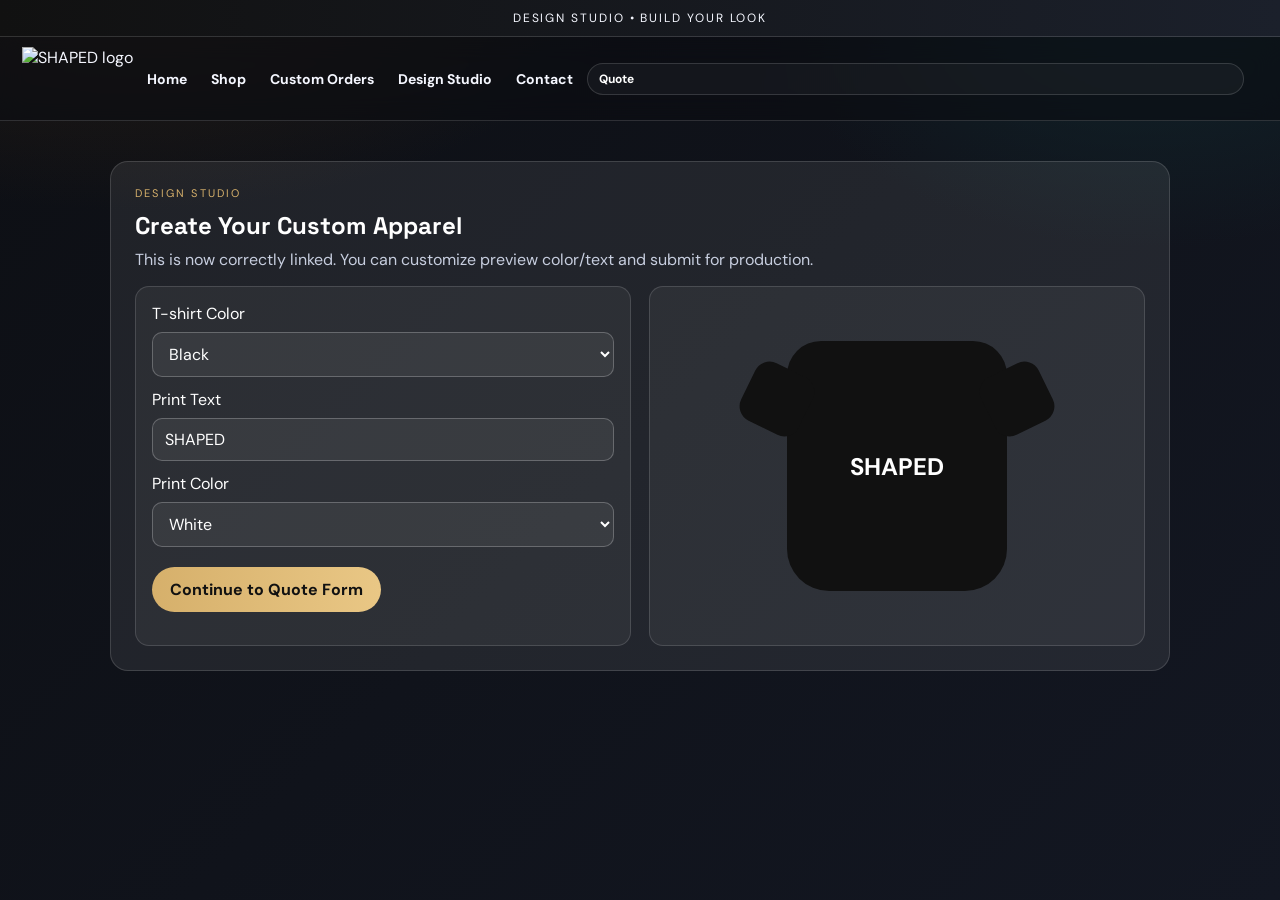
==== designer.html @ 63e223d6 "Add designer.html for custom apparel design" ====
<!doctype html>
<html lang="en">
<head>
  <meta charset="utf-8" />
  <meta name="viewport" content="width=device-width, initial-scale=1" />
  <title>SHAPED | Design Studio</title>
  <meta name="description" content="Create your custom SHAPED apparel design." />
  <link rel="stylesheet" href="styles.css?v=4003" />
  <style>
    .studio-wrap{max-width:1100px;margin:40px auto;padding:0 20px;color:#fff}
    .studio-card{
      background:rgba(255,255,255,.08);
      border:1px solid rgba(255,255,255,.14);
      border-radius:18px;
      padding:24px;
    }
    .studio-grid{
      display:grid;
      grid-template-columns:1fr 1fr;
      gap:18px;
      margin-top:14px;
    }
    .studio-panel{
      background:rgba(255,255,255,.05);
      border:1px solid rgba(255,255,255,.14);
      border-radius:14px;
      padding:16px;
    }
    .studio-preview{
      min-height:360px;
      display:grid;
      place-items:center;
    }
    .tee{
      width:220px;height:250px;border-radius:34px 34px 42px 42px;
      position:relative;display:grid;place-items:center;
      font-weight:700;font-size:24px;
      background:#111;color:#fff;
    }
    .tee::before,.tee::after{
      content:"";position:absolute;top:26px;width:64px;height:64px;border-radius:16px;background:inherit;
    }
    .tee::before{left:-42px;transform:rotate(26deg)}
    .tee::after{right:-42px;transform:rotate(-26deg)}
    .row{display:grid;gap:8px;margin-bottom:12px}
    input,select{
      width:100%;padding:10px 12px;border-radius:10px;border:1px solid rgba(255,255,255,.24);
      background:rgba(255,255,255,.06);color:#fff;font:inherit;
    }
    @media (max-width:900px){.studio-grid{grid-template-columns:1fr}}
  </style>
</head>
<body>
  <div class="announcement">DESIGN STUDIO • BUILD YOUR LOOK</div>

  <header class="site-header">
    <a class="brand-right" href="index.html" aria-label="SHAPED home">
      <img src="assets/Designer (18).png" alt="SHAPED logo" />
    </a>

    <button class="menu-toggle" aria-label="Open menu" aria-expanded="false">☰</button>

    <nav class="nav" aria-label="Main navigation">
      <a href="index.html#home">Home</a>
      <a href="index.html#shop">Shop</a>
      <a href="index.html#custom">Custom Orders</a>
      <a href="designer.html">Design Studio</a>
      <a href="index.html#contact">Contact</a>
    </nav>

    <a class="cart-button" href="index.html#custom">Quote</a>
  </header>

  <main class="studio-wrap">
    <section class="studio-card">
      <p class="eyebrow">DESIGN STUDIO</p>
      <h1 style="margin:0 0 8px 0;font-family:'Space Grotesk',sans-serif;">Create Your Custom Apparel</h1>
      <p style="margin-top:0;color:#c7cedf">This is now correctly linked. You can customize preview color/text and submit for production.</p>

      <div class="studio-grid">
        <div class="studio-panel">
          <div class="row">
            <label>T-shirt Color</label>
            <select id="teeColor">
              <option value="#111111">Black</option>
              <option value="#f3f3ef">Off White</option>
              <option value="#1d3a34">Forest</option>
              <option value="#2f3542">Charcoal</option>
              <option value="#7a5c43">Brown</option>
            </select>
          </div>
          <div class="row">
            <label>Print Text</label>
            <input id="printText" type="text" value="SHAPED" maxlength="12" />
          </div>
          <div class="row">
            <label>Print Color</label>
            <select id="printColor">
              <option value="#ffffff">White</option>
              <option value="#111111">Black</option>
              <option value="#d6b06b">Gold</option>
              <option value="#4ecdc4">Teal</option>
            </select>
          </div>

          <a class="button primary shine" href="index.html#custom" style="margin-top:8px;">Continue to Quote Form</a>
        </div>

        <div class="studio-panel studio-preview">
          <div class="tee" id="teePreview">SHAPED</div>
        </div>
      </div>
    </section>
  </main>

  <script>
    const tee = document.getElementById('teePreview');
    const teeColor = document.getElementById('teeColor');
    const printText = document.getElementById('printText');
    const printColor = document.getElementById('printColor');

    function updatePreview(){
      tee.style.background = teeColor.value;
      tee.style.color = printColor.value;
      tee.textContent = (printText.value || 'SHAPED').toUpperCase();
    }

    teeColor.addEventListener('change', updatePreview);
    printText.addEventListener('input', updatePreview);
    printColor.addEventListener('change', updatePreview);
    updatePreview();

    document.querySelector('.menu-toggle')?.addEventListener('click', () => {
      const nav = document.querySelector('.nav');
      if (!nav) return;
      nav.classList.toggle('open');
    });
  </script>
</body>
</html>
---- styles.css ----
@import url('https://fonts.googleapis.com/css2?family=DM+Sans:wght@400;500;700&family=Space+Grotesk:wght@500;700&display=swap');

:root{
  --bg:#0d0f14;--bg2:#131722;--card:rgba(255,255,255,.08);--line:rgba(255,255,255,.14);
  --text:#f5f7ff;--muted:#c7cedf;--gold:#d6b06b;--teal:#4ecdc4;--max:1240px;
}
*{box-sizing:border-box}
html{scroll-behavior:smooth}
body{
  margin:0;color:var(--text);font-family:'DM Sans',system-ui,sans-serif;
  background:radial-gradient(900px 500px at 10% -10%,#2a1f14 0%,transparent 60%),radial-gradient(700px 450px at 90% 0%,#10242a 0%,transparent 55%),linear-gradient(135deg,var(--bg),var(--bg2));
  background-attachment:fixed;
}
a{text-decoration:none;color:inherit}img{max-width:100%;display:block}
.skip{position:absolute;left:-9999px}.skip:focus{left:12px;top:12px;background:#000;color:#fff;padding:10px;border-radius:6px;z-index:1000}
.announcement{background:linear-gradient(90deg,#111,#1b202b);text-align:center;font-size:12px;letter-spacing:.16em;padding:10px 16px;border-bottom:1px solid var(--line)}

.site-header{
  position:sticky;top:0;z-index:60;height:84px;display:grid;grid-template-columns:auto auto 1fr auto;align-items:center;gap:14px;padding:0 22px;
  backdrop-filter:blur(12px);background:rgba(10,12,18,.6);border-bottom:1px solid var(--line);
}
.brand-right img{height:64px}.menu-toggle{display:none;border:0;background:transparent;color:#fff;font-size:24px;cursor:pointer}
.nav{display:flex;justify-content:center;gap:24px;font-size:14px;font-weight:700}
.cart-button{border:1px solid var(--line);color:#fff;background:rgba(255,255,255,.04);padding:7px 11px;border-radius:999px;font-size:12px;font-weight:700;cursor:pointer}

main{max-width:var(--max);margin:auto;padding:0 20px}
.eyebrow{margin:0 0 10px;font-size:11px;letter-spacing:.2em;color:var(--gold);text-transform:uppercase}
.hero{display:grid;grid-template-columns:1fr 1.1fr;gap:32px;align-items:center;padding:54px 0 24px}
.hero-copy{background:linear-gradient(155deg,rgba(255,255,255,.08),rgba(255,255,255,.02));border:1px solid var(--line);border-radius:24px;padding:40px}
.hero h1{margin:0;font-family:'Space Grotesk',sans-serif;font-size:clamp(44px,7vw,82px);line-height:.9}
.hero h1 span{background:linear-gradient(90deg,var(--gold),#f4d08f);-webkit-background-clip:text;background-clip:text;color:transparent}
.hero p{max-width:48ch;color:var(--muted)}.actions{display:flex;gap:12px;flex-wrap:wrap;margin-top:20px}
.button{display:inline-flex;align-items:center;justify-content:center;padding:12px 18px;border-radius:999px;font-weight:700;border:1px solid var(--line)}
.button.primary{background:linear-gradient(90deg,var(--gold),#e9c785);color:#111;border:0}.button.secondary{color:#fff;background:transparent}.button.full{width:100%}

.hero-slideshow{position:relative;overflow:hidden;border-radius:24px;border:1px solid var(--line);height:clamp(360px,58vw,620px);min-height:360px}
.hero-slide{position:absolute;inset:0;opacity:0;transition:opacity .7s}.hero-slide.is-active{opacity:1;z-index:1}
.hero-slide img{width:100%;height:100%;object-fit:cover;transition:transform 6s ease}.hero-slide.is-active img{transform:scale(1.06)}
.hero-nav{position:absolute;top:50%;transform:translateY(-50%);z-index:2;width:42px;height:42px;border-radius:50%;border:1px solid rgba(255,255,255,.5);background:rgba(0,0,0,.35);color:#fff;font-size:28px;cursor:pointer}
.hero-prev{left:14px}.hero-next{right:14px}.hero-dots{position:absolute;left:50%;bottom:14px;transform:translateX(-50%);display:flex;gap:10px;z-index:2}
.hero-dot{width:10px;height:10px;border-radius:50%;border:1px solid #fff;background:transparent;cursor:pointer}.hero-dot.is-active{background:#fff}

.section{padding:42px 0}.section h2{margin:0;font-family:'Space Grotesk',sans-serif;font-size:clamp(28px,4vw,44px)}
.section-head{display:flex;justify-content:space-between;align-items:end;gap:14px;margin-bottom:18px}
.filters{display:flex;gap:8px;flex-wrap:wrap}
.filters button{border:1px solid var(--line);color:#fff;background:rgba(255,255,255,.04);padding:8px 13px;border-radius:999px;cursor:pointer}
.filters .active{background:#fff;color:#111}

.feature-row,.why-grid{display:grid;grid-template-columns:repeat(4,1fr);gap:14px}
.feature-row article,.why-grid article,.product-card,.testimonial-grid blockquote,.quote-form{background:var(--card);border:1px solid var(--line);border-radius:18px}
.feature-row article,.why-grid article{padding:16px}
.feature-row p,.why-grid p,.product-desc,cite{color:var(--muted)}

.product-grid{display:grid;grid-template-columns:repeat(4,minmax(0,1fr));gap:16px}
.product-visual{height:220px;display:grid;place-items:center;background:linear-gradient(140deg,rgba(255,255,255,.1),rgba(255,255,255,.02))}
.mock-shirt{width:140px;height:150px;border-radius:24px 24px 30px 30px;position:relative;display:grid;place-items:center;font-weight:700}
.mock-shirt::before,.mock-shirt::after{content:"";position:absolute;top:18px;width:42px;height:42px;border-radius:14px;background:inherit}
.mock-shirt::before{left:-28px;transform:rotate(25deg)}.mock-shirt::after{right:-28px;transform:rotate(-25deg)}
.product-content{padding:14px}.product-foot{display:flex;justify-content:space-between;align-items:center;margin-top:12px}
.add{border:0;background:linear-gradient(90deg,var(--teal),#7ad7cf);color:#062a2a;padding:8px 12px;border-radius:999px;font-weight:700;cursor:pointer}

.collection-banner{position:relative;border-radius:22px;overflow:hidden;margin:12px 0 44px;border:1px solid var(--line)}
.collection-banner img{width:100%;height:380px;object-fit:cover}
.collection-overlay{position:absolute;inset:0;background:linear-gradient(90deg,rgba(0,0,0,.68),rgba(0,0,0,.2));display:grid;align-content:center;gap:10px;padding:34px}
.collection-overlay h2{margin:0;font-family:'Space Grotesk';font-size:clamp(32px,5vw,56px)}

.testimonial-grid{display:grid;grid-template-columns:repeat(3,1fr);gap:12px}.testimonial-grid blockquote{margin:0;padding:16px}
.custom-cta{margin:10px 0 24px;padding:26px;border-radius:18px;background:linear-gradient(140deg,#0f1218,#1d2635);border:1px solid var(--line);display:grid;grid-template-columns:1fr auto;gap:18px;align-items:center}
.custom-section{display:grid;grid-template-columns:1fr 1fr;gap:18px;padding:28px 0 56px}
.custom-copy{border-radius:18px;padding:30px;background:linear-gradient(145deg,#111725,#1d2232);border:1px solid var(--line)}
.quote-form{padding:22px;display:grid;gap:12px}
.form-row{display:grid;grid-template-columns:1fr 1fr;gap:10px}
input,textarea{width:100%;padding:11px 12px;border-radius:10px;border:1px solid rgba(255,255,255,.25);background:rgba(255,255,255,.04);color:#fff}

.cart{position:fixed;right:-420px;top:0;width:min(92vw,400px);height:100vh;z-index:80;background:#111827;color:#fff;border-left:1px solid var(--line);display:grid;grid-template-rows:auto 1fr auto;transition:.3s}
.cart.open{right:0}.cart-head{display:flex;justify-content:space-between;align-items:center;padding:16px 18px;border-bottom:1px solid var(--line)}
.cart-close{font-size:28px;border:0;background:none;color:#fff;cursor:pointer}
#cart-items{padding:14px;display:grid;gap:10px;overflow:auto}
.cart-item{display:grid;grid-template-columns:1fr auto;gap:8px;border-bottom:1px solid rgba(255,255,255,.12);padding-bottom:8px}
.qty{display:flex;align-items:center;gap:8px}.qty button{border:1px solid var(--line);background:transparent;color:#fff;border-radius:50%;width:24px;height:24px}
.cart-foot{padding:14px;border-top:1px solid var(--line)}
.overlay{position:fixed;inset:0;background:rgba(0,0,0,.45);opacity:0;pointer-events:none;transition:.2s;z-index:70}.overlay.show{opacity:1;pointer-events:auto}
.toast{position:fixed;left:50%;bottom:20px;transform:translateX(-50%) translateY(20px);background:#0f172a;color:#fff;padding:10px 14px;border-radius:999px;opacity:0;transition:.2s;z-index:90;border:1px solid var(--line)}.toast.show{opacity:1;transform:translateX(-50%) translateY(0)}

.reveal{opacity:0;transform:translateY(24px) scale(.98);transition:opacity .7s ease,transform .7s cubic-bezier(.2,.7,.2,1)}
.reveal.in{opacity:1;transform:translateY(0) scale(1)}
.float-card{transition:transform .25s ease,box-shadow .25s ease,border-color .25s ease}
.float-card:hover{transform:translateY(-6px);box-shadow:0 14px 34px rgba(0,0,0,.28);border-color:rgba(255,255,255,.28)!important}
.shine{position:relative;overflow:hidden}.shine::after{content:"";position:absolute;top:-120%;left:-140%;width:120%;height:300%;transform:rotate(22deg);background:linear-gradient(to right,rgba(255,255,255,0),rgba(255,255,255,.16) 45%,rgba(255,255,255,0) 70%);transition:left .9s ease}.shine:hover::after{left:130%}
.stagger>*{opacity:0;transform:translateY(16px);transition:opacity .5s ease,transform .5s ease}.stagger.in>*{opacity:1;transform:translateY(0)}
.stagger.in>*:nth-child(1){transition-delay:.05s}.stagger.in>*:nth-child(2){transition-delay:.12s}.stagger.in>*:nth-child(3){transition-delay:.19s}.stagger.in>*:nth-child(4){transition-delay:.26s}

@media(max-width:1100px){.product-grid{grid-template-columns:repeat(3,minmax(0,1fr))}.feature-row,.why-grid{grid-template-columns:repeat(2,1fr)}}
@media(max-width:900px){.site-header{height:76px;padding:0 12px}.brand-right img{height:50px}.menu-toggle{display:block}.nav{position:absolute;left:0;right:0;top:76px;display:none;flex-direction:column;align-items:flex-start;padding:14px 20px;background:rgba(10,12,18,.95);border-bottom:1px solid var(--line)}.nav.open{display:flex}.hero{grid-template-columns:1fr}.product-grid{grid-template-columns:repeat(2,minmax(0,1fr))}.testimonial-grid{grid-template-columns:1fr}.custom-cta,.custom-section{grid-template-columns:1fr}}
@media(max-width:620px){main{padding:0 14px}.hero-slideshow{height:64vw;min-height:280px;max-height:420px}.feature-row,.why-grid,.product-grid,.form-row{grid-template-columns:1fr}.brand-right img{height:46px}}
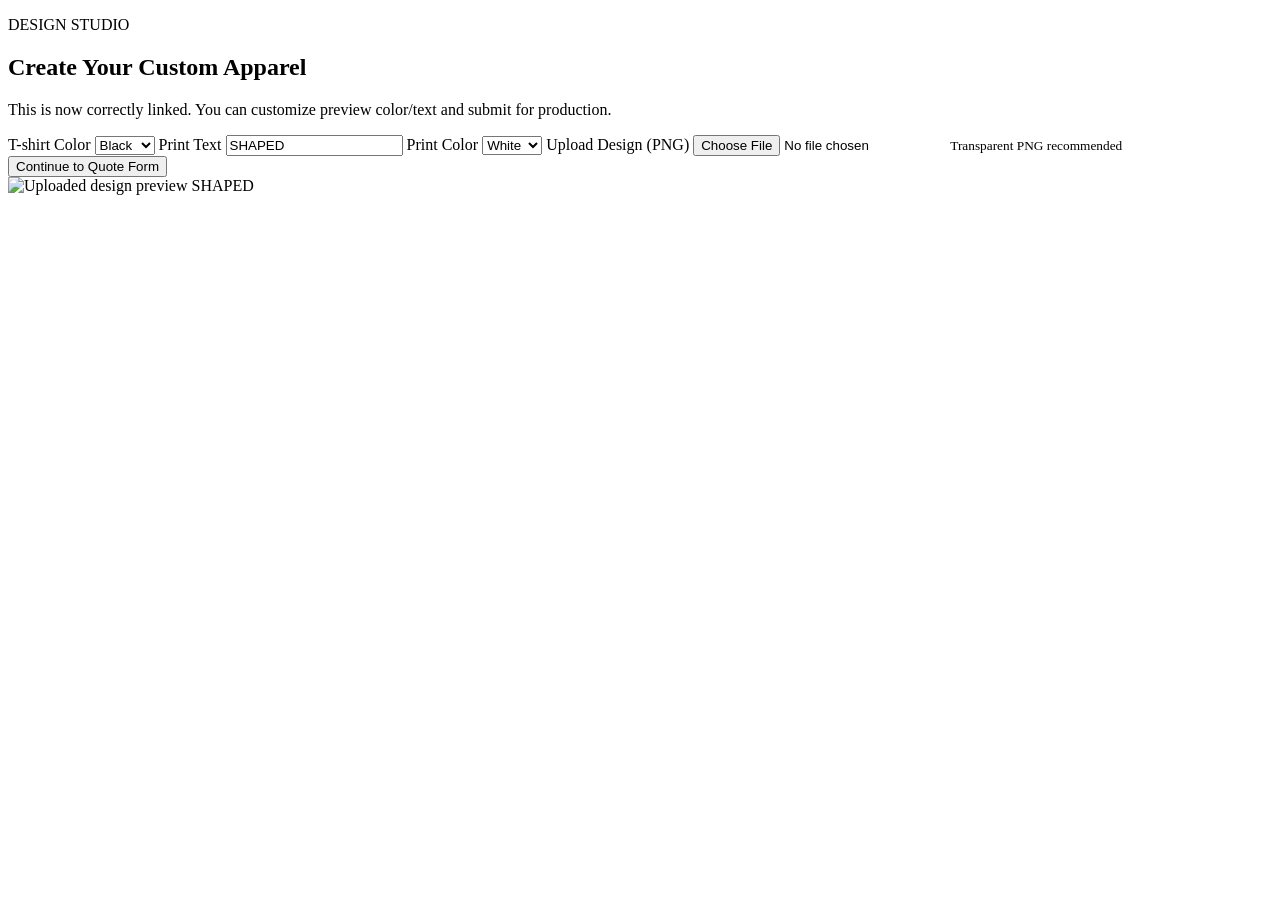
==== commit f41d39d1: "Update designer.html" ====
--- a/designer.html
+++ b/designer.html
@@ -2,139 +2,56 @@
 <html lang="en">
 <head>
   <meta charset="utf-8" />
-  <meta name="viewport" content="width=device-width, initial-scale=1" />
-  <title>SHAPED | Design Studio</title>
-  <meta name="description" content="Create your custom SHAPED apparel design." />
-  <link rel="stylesheet" href="styles.css?v=4003" />
-  <style>
-    .studio-wrap{max-width:1100px;margin:40px auto;padding:0 20px;color:#fff}
-    .studio-card{
-      background:rgba(255,255,255,.08);
-      border:1px solid rgba(255,255,255,.14);
-      border-radius:18px;
-      padding:24px;
-    }
-    .studio-grid{
-      display:grid;
-      grid-template-columns:1fr 1fr;
-      gap:18px;
-      margin-top:14px;
-    }
-    .studio-panel{
-      background:rgba(255,255,255,.05);
-      border:1px solid rgba(255,255,255,.14);
-      border-radius:14px;
-      padding:16px;
-    }
-    .studio-preview{
-      min-height:360px;
-      display:grid;
-      place-items:center;
-    }
-    .tee{
-      width:220px;height:250px;border-radius:34px 34px 42px 42px;
-      position:relative;display:grid;place-items:center;
-      font-weight:700;font-size:24px;
-      background:#111;color:#fff;
-    }
-    .tee::before,.tee::after{
-      content:"";position:absolute;top:26px;width:64px;height:64px;border-radius:16px;background:inherit;
-    }
-    .tee::before{left:-42px;transform:rotate(26deg)}
-    .tee::after{right:-42px;transform:rotate(-26deg)}
-    .row{display:grid;gap:8px;margin-bottom:12px}
-    input,select{
-      width:100%;padding:10px 12px;border-radius:10px;border:1px solid rgba(255,255,255,.24);
-      background:rgba(255,255,255,.06);color:#fff;font:inherit;
-    }
-    @media (max-width:900px){.studio-grid{grid-template-columns:1fr}}
-  </style>
+  <meta name="viewport" content="width=device-width,initial-scale=1" />
+  <title>SHAPED Design Studio</title>
+  <link rel="stylesheet" href="designer.css?v=12001" />
+  <script defer src="designer.js?v=12001"></script>
 </head>
-<body>
-  <div class="announcement">DESIGN STUDIO • BUILD YOUR LOOK</div>
+<body class="designer-page">
+  <main class="designer-wrap">
+    <section class="designer-panel">
+      <p class="eyebrow">DESIGN STUDIO</p>
+      <h1>Create Your Custom Apparel</h1>
+      <p>This is now correctly linked. You can customize preview color/text and submit for production.</p>
 
-  <header class="site-header">
-    <a class="brand-right" href="index.html" aria-label="SHAPED home">
-      <img src="assets/Designer (18).png" alt="SHAPED logo" />
-    </a>
+      <form id="designer-form" class="designer-form">
+        <label for="shirt-color">T-shirt Color</label>
+        <select id="shirt-color">
+          <option value="#111111">Black</option>
+          <option value="#f3f4f6">White</option>
+          <option value="#1f2937">Navy</option>
+          <option value="#7c5a3a">Brown</option>
+          <option value="#2f6b57">Green</option>
+        </select>
 
-    <button class="menu-toggle" aria-label="Open menu" aria-expanded="false">☰</button>
+        <label for="print-text">Print Text</label>
+        <input id="print-text" type="text" value="SHAPED" maxlength="22" />
 
-    <nav class="nav" aria-label="Main navigation">
-      <a href="index.html#home">Home</a>
-      <a href="index.html#shop">Shop</a>
-      <a href="index.html#custom">Custom Orders</a>
-      <a href="designer.html">Design Studio</a>
-      <a href="index.html#contact">Contact</a>
-    </nav>
+        <label for="print-color">Print Color</label>
+        <select id="print-color">
+          <option value="#ffffff">White</option>
+          <option value="#111111">Black</option>
+          <option value="#d4a64f">Gold</option>
+          <option value="#2f6b57">Green</option>
+          <option value="#2b6cb0">Blue</option>
+        </select>
 
-    <a class="cart-button" href="index.html#custom">Quote</a>
-  </header>
+        <label for="design-upload">Upload Design (PNG)</label>
+        <input id="design-upload" type="file" accept=".png,image/png" />
+        <small>Transparent PNG recommended</small>
 
-  <main class="studio-wrap">
-    <section class="studio-card">
-      <p class="eyebrow">DESIGN STUDIO</p>
-      <h1 style="margin:0 0 8px 0;font-family:'Space Grotesk',sans-serif;">Create Your Custom Apparel</h1>
-      <p style="margin-top:0;color:#c7cedf">This is now correctly linked. You can customize preview color/text and submit for production.</p>
+        <button type="submit" class="cta">Continue to Quote Form</button>
+      </form>
+    </section>
 
-      <div class="studio-grid">
-        <div class="studio-panel">
-          <div class="row">
-            <label>T-shirt Color</label>
-            <select id="teeColor">
-              <option value="#111111">Black</option>
-              <option value="#f3f3ef">Off White</option>
-              <option value="#1d3a34">Forest</option>
-              <option value="#2f3542">Charcoal</option>
-              <option value="#7a5c43">Brown</option>
-            </select>
-          </div>
-          <div class="row">
-            <label>Print Text</label>
-            <input id="printText" type="text" value="SHAPED" maxlength="12" />
-          </div>
-          <div class="row">
-            <label>Print Color</label>
-            <select id="printColor">
-              <option value="#ffffff">White</option>
-              <option value="#111111">Black</option>
-              <option value="#d6b06b">Gold</option>
-              <option value="#4ecdc4">Teal</option>
-            </select>
-          </div>
-
-          <a class="button primary shine" href="index.html#custom" style="margin-top:8px;">Continue to Quote Form</a>
-        </div>
-
-        <div class="studio-panel studio-preview">
-          <div class="tee" id="teePreview">SHAPED</div>
+    <section class="preview-panel">
+      <div class="shirt-preview">
+        <div class="mock-shirt" id="mock-shirt">
+          <img id="shirt-design-image" alt="Uploaded design preview" />
+          <span id="shirt-text">SHAPED</span>
         </div>
       </div>
     </section>
   </main>
-
-  <script>
-    const tee = document.getElementById('teePreview');
-    const teeColor = document.getElementById('teeColor');
-    const printText = document.getElementById('printText');
-    const printColor = document.getElementById('printColor');
-
-    function updatePreview(){
-      tee.style.background = teeColor.value;
-      tee.style.color = printColor.value;
-      tee.textContent = (printText.value || 'SHAPED').toUpperCase();
-    }
-
-    teeColor.addEventListener('change', updatePreview);
-    printText.addEventListener('input', updatePreview);
-    printColor.addEventListener('change', updatePreview);
-    updatePreview();
-
-    document.querySelector('.menu-toggle')?.addEventListener('click', () => {
-      const nav = document.querySelector('.nav');
-      if (!nav) return;
-      nav.classList.toggle('open');
-    });
-  </script>
 </body>
 </html>
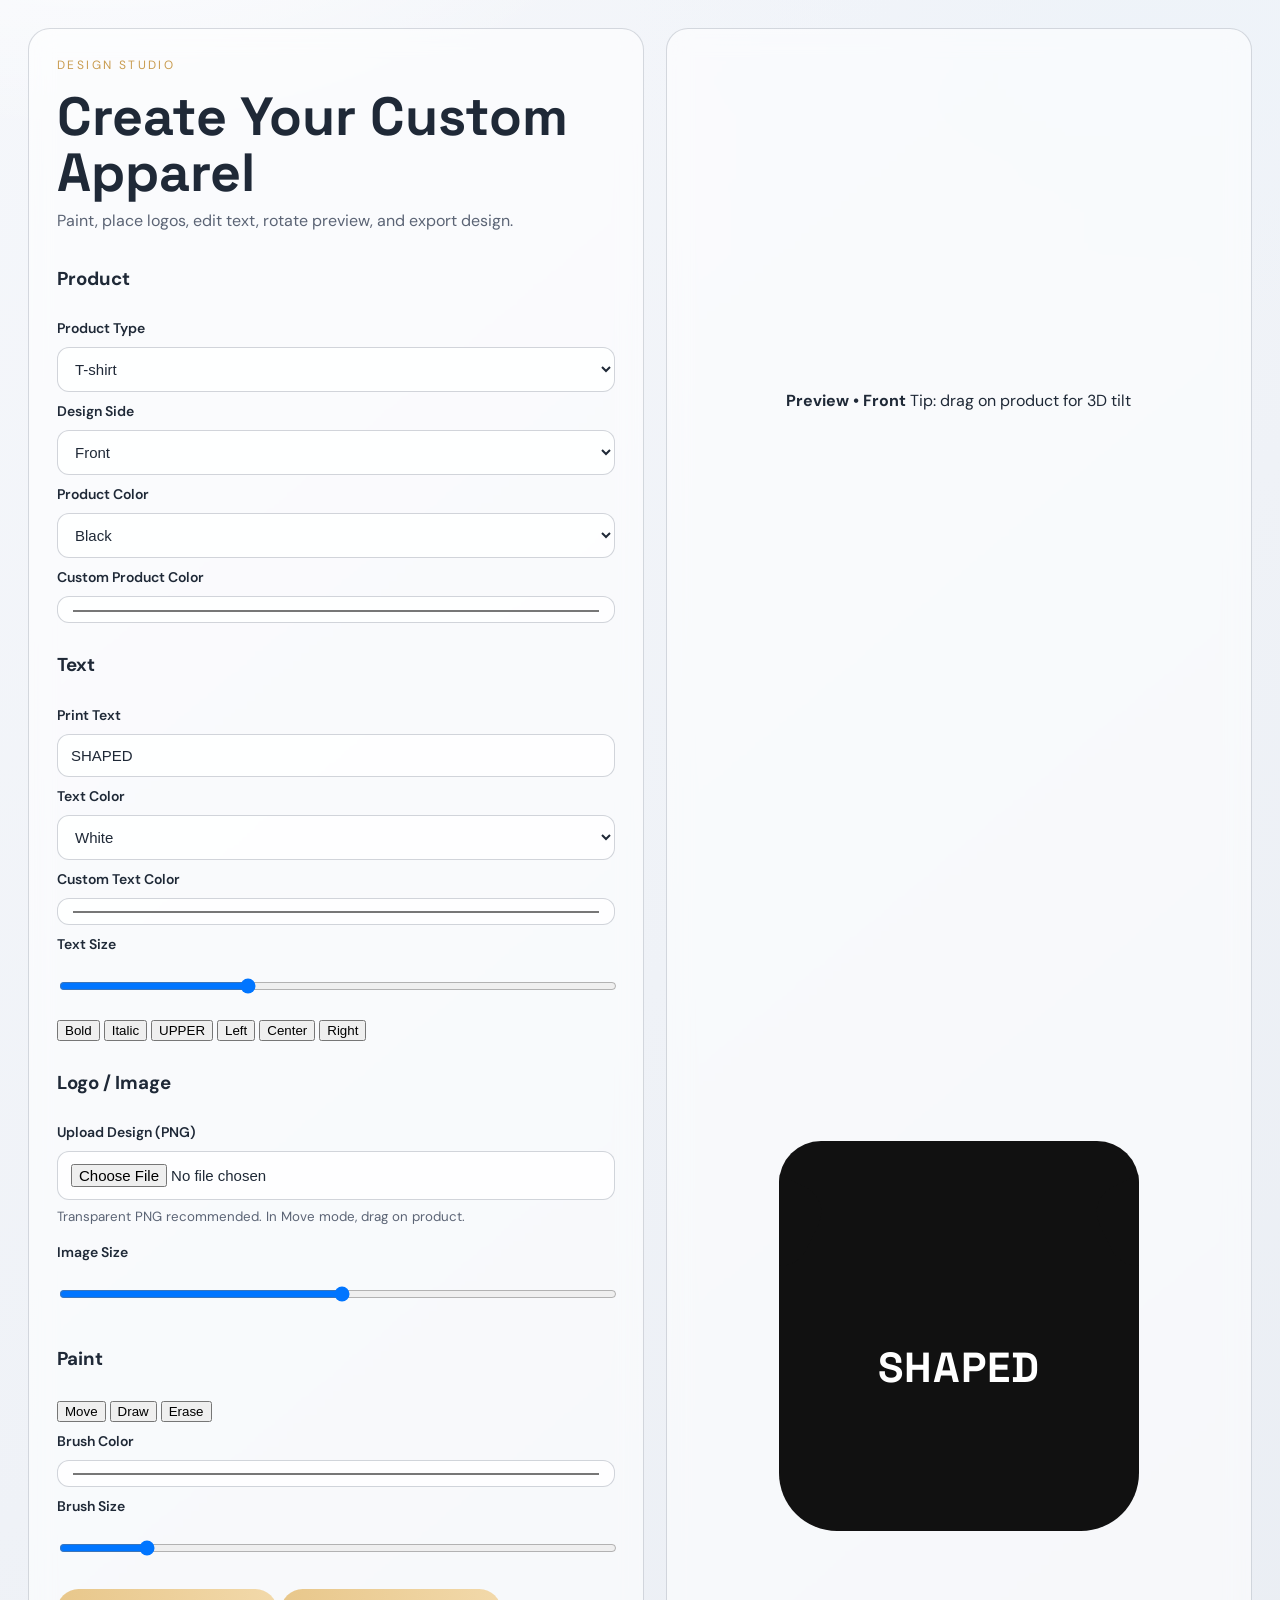
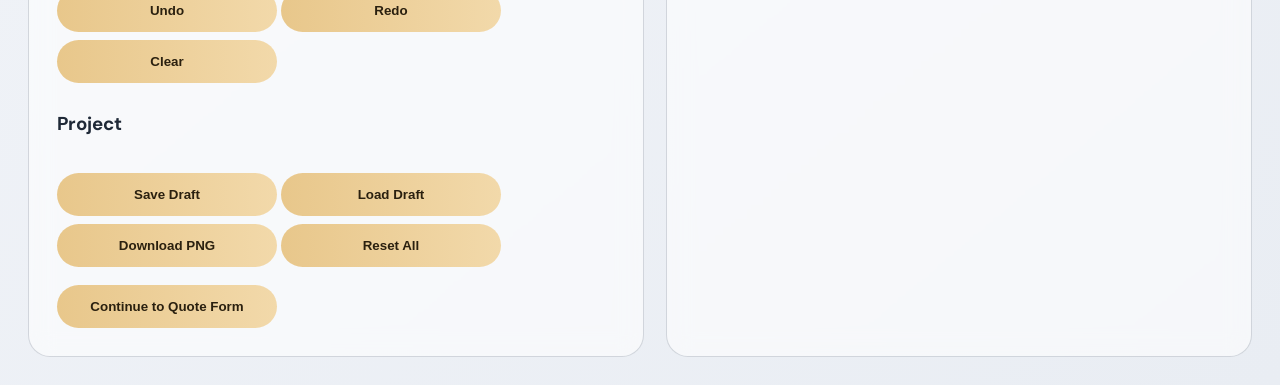
==== commit 030b3b22: "Revise designer form and enhance preview features Updated product options and text in the designer f" ====
--- a/designer.html
+++ b/designer.html
@@ -4,49 +4,128 @@
   <meta charset="utf-8" />
   <meta name="viewport" content="width=device-width,initial-scale=1" />
   <title>SHAPED Design Studio</title>
-  <link rel="stylesheet" href="designer.css?v=12001" />
-  <script defer src="designer.js?v=12001"></script>
+  <link rel="stylesheet" href="designer.css?v=15001" />
+  <script defer src="designer.js?v=15001"></script>
 </head>
 <body class="designer-page">
   <main class="designer-wrap">
     <section class="designer-panel">
       <p class="eyebrow">DESIGN STUDIO</p>
       <h1>Create Your Custom Apparel</h1>
-      <p>This is now correctly linked. You can customize preview color/text and submit for production.</p>
+      <p>Paint, place logos, edit text, rotate preview, and export design.</p>
 
       <form id="designer-form" class="designer-form">
-        <label for="shirt-color">T-shirt Color</label>
+        <h3>Product</h3>
+
+        <label for="product-type">Product Type</label>
+        <select id="product-type">
+          <option value="tshirt">T-shirt</option>
+          <option value="hoodie">Hoodie</option>
+          <option value="tote">Tote Bag</option>
+        </select>
+
+        <label for="view-side">Design Side</label>
+        <select id="view-side">
+          <option value="front">Front</option>
+          <option value="back">Back</option>
+        </select>
+
+        <label for="shirt-color">Product Color</label>
         <select id="shirt-color">
           <option value="#111111">Black</option>
           <option value="#f3f4f6">White</option>
           <option value="#1f2937">Navy</option>
           <option value="#7c5a3a">Brown</option>
           <option value="#2f6b57">Green</option>
+          <option value="#8b1e3f">Maroon</option>
+          <option value="#395b8a">Royal Blue</option>
+          <option value="#9aa3ad">Gray</option>
         </select>
+        <label for="shirt-color-custom">Custom Product Color</label>
+        <input id="shirt-color-custom" type="color" value="#111111" />
 
+        <h3>Text</h3>
         <label for="print-text">Print Text</label>
-        <input id="print-text" type="text" value="SHAPED" maxlength="22" />
+        <input id="print-text" type="text" value="SHAPED" maxlength="40" />
 
-        <label for="print-color">Print Color</label>
+        <label for="print-color">Text Color</label>
         <select id="print-color">
           <option value="#ffffff">White</option>
           <option value="#111111">Black</option>
           <option value="#d4a64f">Gold</option>
           <option value="#2f6b57">Green</option>
           <option value="#2b6cb0">Blue</option>
+          <option value="#e11d48">Red</option>
+          <option value="#7c3aed">Purple</option>
         </select>
+        <label for="print-color-custom">Custom Text Color</label>
+        <input id="print-color-custom" type="color" value="#ffffff" />
 
+        <label for="text-size">Text Size</label>
+        <input id="text-size" type="range" min="16" max="96" value="42" />
+
+        <div class="inline-tools">
+          <button type="button" class="tool-btn active" id="text-bold">Bold</button>
+          <button type="button" class="tool-btn" id="text-italic">Italic</button>
+          <button type="button" class="tool-btn" id="text-uppercase">UPPER</button>
+          <button type="button" class="tool-btn" id="align-left">Left</button>
+          <button type="button" class="tool-btn active" id="align-center">Center</button>
+          <button type="button" class="tool-btn" id="align-right">Right</button>
+        </div>
+
+        <h3>Logo / Image</h3>
         <label for="design-upload">Upload Design (PNG)</label>
         <input id="design-upload" type="file" accept=".png,image/png" />
-        <small>Transparent PNG recommended</small>
+        <small>Transparent PNG recommended. In Move mode, drag on product.</small>
 
-        <button type="submit" class="cta">Continue to Quote Form</button>
+        <label for="design-size">Image Size</label>
+        <input id="design-size" type="range" min="15" max="80" value="48" />
+
+        <h3>Paint</h3>
+        <div class="inline-tools">
+          <button type="button" class="tool-btn active" id="mode-move">Move</button>
+          <button type="button" class="tool-btn" id="mode-draw">Draw</button>
+          <button type="button" class="tool-btn" id="mode-erase">Erase</button>
+        </div>
+
+        <label for="brush-color">Brush Color</label>
+        <input id="brush-color" type="color" value="#ff0000" />
+
+        <label for="brush-size">Brush Size</label>
+        <input id="brush-size" type="range" min="1" max="40" value="6" />
+
+        <div class="action-row">
+          <button type="button" id="undo-draw" class="cta cta-muted">Undo</button>
+          <button type="button" id="redo-draw" class="cta cta-muted">Redo</button>
+          <button type="button" id="clear-drawing" class="cta cta-muted">Clear</button>
+        </div>
+
+        <h3>Project</h3>
+        <div class="action-row">
+          <button type="button" id="save-draft" class="cta cta-muted">Save Draft</button>
+          <button type="button" id="load-draft" class="cta cta-muted">Load Draft</button>
+          <button type="button" id="download-design" class="cta">Download PNG</button>
+          <button type="button" id="reset-all" class="cta cta-muted">Reset All</button>
+        </div>
+
+        <button type="submit" class="cta full">Continue to Quote Form</button>
       </form>
     </section>
 
     <section class="preview-panel">
+      <div class="preview-title">
+        <strong id="preview-label">Preview • Front</strong>
+        <span>Tip: drag on product for 3D tilt</span>
+      </div>
+
       <div class="shirt-preview">
-        <div class="mock-shirt" id="mock-shirt">
+        <div class="mock-shirt tshirt" id="mock-shirt">
+          <div class="hoodie-pocket"></div>
+          <div class="tote-handle left"></div>
+          <div class="tote-handle right"></div>
+
+          <div class="safe-area" id="safe-area"></div>
+          <canvas id="draw-canvas"></canvas>
           <img id="shirt-design-image" alt="Uploaded design preview" />
           <span id="shirt-text">SHAPED</span>
         </div>
--- a/designer.css
+++ b/designer.css
@@ -0,0 +1,161 @@
+@import url('https://fonts.googleapis.com/css2?family=DM+Sans:wght@400;500;700&family=Space+Grotesk:wght@500;700&display=swap');
+
+:root{
+  --bg1:#f5f7fb;
+  --bg2:#e9edf3;
+  --glass:rgba(255,255,255,.58);
+  --line:rgba(90,102,122,.24);
+  --text:#1f2937;
+  --muted:#5b6475;
+  --gold:#c89b4e;
+}
+
+*{box-sizing:border-box}
+html,body{margin:0;width:100%;overflow-x:hidden}
+body{
+  font-family:'DM Sans',system-ui,sans-serif;
+  color:var(--text);
+  background:
+    radial-gradient(1000px 540px at 8% -8%, #ffffff 0%, transparent 55%),
+    radial-gradient(900px 520px at 90% 2%, #eef3f9 0%, transparent 58%),
+    linear-gradient(140deg,var(--bg1),var(--bg2));
+  min-height:100vh;
+}
+
+.designer-wrap{
+  width:min(1400px,100%);
+  margin:0 auto;
+  padding:28px;
+  display:grid;
+  grid-template-columns:1.05fr 1fr;
+  gap:22px;
+}
+
+.designer-panel,
+.preview-panel{
+  background:var(--glass);
+  border:1px solid var(--line);
+  border-radius:22px;
+  backdrop-filter:blur(12px);
+  padding:28px;
+}
+
+.eyebrow{
+  margin:0 0 10px;
+  font-size:12px;
+  letter-spacing:.2em;
+  color:var(--gold)!important;
+}
+h1{
+  margin:0 0 8px;
+  font-family:'Space Grotesk',sans-serif;
+  font-size:clamp(34px,4.2vw,56px);
+  line-height:1.05;
+  color:#1f2937;
+}
+.designer-panel p{margin:0 0 16px;color:var(--muted)}
+
+.designer-form{
+  display:grid;
+  gap:10px;
+  max-width:560px;
+}
+.designer-form label{
+  font-size:14px;
+  font-weight:600;
+  color:#1f2937;
+}
+.designer-form input,
+.designer-form select{
+  width:100%;
+  padding:12px 13px;
+  border-radius:12px;
+  border:1px solid rgba(90,102,122,.28);
+  background:rgba(255,255,255,.82);
+  color:#1f2937;
+  font-size:15px;
+}
+.designer-form input::placeholder{color:#6b7280}
+.designer-form small{
+  color:#5b6475;
+  margin-top:-2px;
+  margin-bottom:8px;
+}
+
+.cta{
+  margin-top:8px;
+  border:0;
+  background:linear-gradient(90deg,#e8c78b,#f2d9aa);
+  color:#2a200f;
+  font-weight:700;
+  padding:14px 18px;
+  border-radius:999px;
+  cursor:pointer;
+  width:max-content;
+  min-width:220px;
+}
+
+.preview-panel{display:grid;place-items:center}
+.shirt-preview{width:100%;min-height:520px;display:grid;place-items:center}
+
+.mock-shirt{
+  width:min(62vw,360px);
+  height:min(66vw,390px);
+  border-radius:42px 42px 58px 58px;
+  background:#111111;
+  position:relative;
+  display:grid;
+  place-items:center;
+  overflow:hidden;
+}
+.mock-shirt::before,
+.mock-shirt::after{
+  content:"";
+  position:absolute;
+  top:34px;
+  width:92px;
+  height:84px;
+  border-radius:28px;
+  background:inherit;
+}
+.mock-shirt::before{left:-54px;transform:rotate(26deg)}
+.mock-shirt::after{right:-54px;transform:rotate(-26deg)}
+
+#shirt-design-image{
+  position:absolute;
+  left:50%;
+  top:40%;
+  transform:translate(-50%,-50%);
+  max-width:48%;
+  max-height:48%;
+  object-fit:contain;
+  display:none;
+  z-index:2;
+}
+#shirt-text{
+  position:absolute;
+  left:50%;
+  top:58%;
+  transform:translate(-50%,-50%);
+  font-family:'Space Grotesk',sans-serif;
+  font-weight:700;
+  font-size:42px;
+  letter-spacing:.02em;
+  color:#ffffff;
+  text-align:center;
+  max-width:82%;
+  z-index:3;
+  word-break:break-word;
+}
+
+@media (max-width:1000px){
+  .designer-wrap{grid-template-columns:1fr;padding:16px}
+  .shirt-preview{min-height:420px}
+  .mock-shirt{width:300px;height:330px}
+  #shirt-text{font-size:34px}
+}
+@media (max-width:620px){
+  .designer-panel,.preview-panel{padding:18px}
+  .mock-shirt{width:250px;height:280px}
+  #shirt-text{font-size:28px}
+}
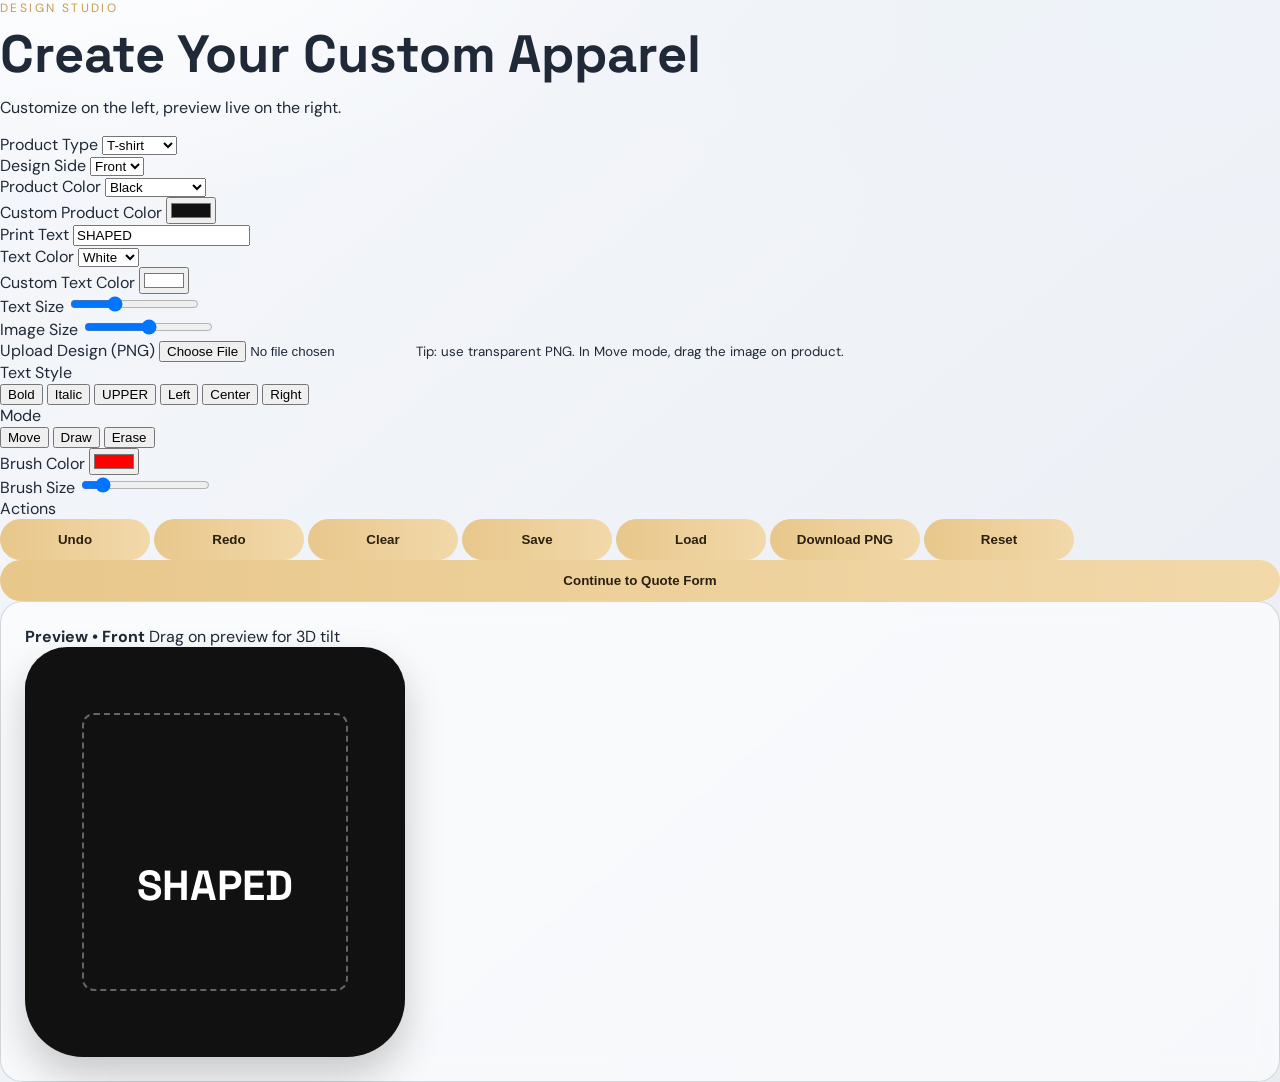
==== commit efb4eea6: "Refactor designer.html for better layout and controls Updated the designer page layout and form elem" ====
--- a/designer.html
+++ b/designer.html
@@ -4,127 +4,171 @@
   <meta charset="utf-8" />
   <meta name="viewport" content="width=device-width,initial-scale=1" />
   <title>SHAPED Design Studio</title>
-  <link rel="stylesheet" href="designer.css?v=15001" />
-  <script defer src="designer.js?v=15001"></script>
+  <link rel="stylesheet" href="designer.css?v=16001" />
+  <script defer src="designer.js?v=16001"></script>
 </head>
 <body class="designer-page">
-  <main class="designer-wrap">
-    <section class="designer-panel">
-      <p class="eyebrow">DESIGN STUDIO</p>
-      <h1>Create Your Custom Apparel</h1>
-      <p>Paint, place logos, edit text, rotate preview, and export design.</p>
+  <main class="designer-shell">
+    <section class="controls-panel">
+      <div class="panel-head">
+        <p class="eyebrow">DESIGN STUDIO</p>
+        <h1>Create Your Custom Apparel</h1>
+        <p>Customize on the left, preview live on the right.</p>
+      </div>
 
-      <form id="designer-form" class="designer-form">
-        <h3>Product</h3>
-
-        <label for="product-type">Product Type</label>
-        <select id="product-type">
-          <option value="tshirt">T-shirt</option>
-          <option value="hoodie">Hoodie</option>
-          <option value="tote">Tote Bag</option>
-        </select>
-
-        <label for="view-side">Design Side</label>
-        <select id="view-side">
-          <option value="front">Front</option>
-          <option value="back">Back</option>
-        </select>
-
-        <label for="shirt-color">Product Color</label>
-        <select id="shirt-color">
-          <option value="#111111">Black</option>
-          <option value="#f3f4f6">White</option>
-          <option value="#1f2937">Navy</option>
-          <option value="#7c5a3a">Brown</option>
-          <option value="#2f6b57">Green</option>
-          <option value="#8b1e3f">Maroon</option>
-          <option value="#395b8a">Royal Blue</option>
-          <option value="#9aa3ad">Gray</option>
-        </select>
-        <label for="shirt-color-custom">Custom Product Color</label>
-        <input id="shirt-color-custom" type="color" value="#111111" />
-
-        <h3>Text</h3>
-        <label for="print-text">Print Text</label>
-        <input id="print-text" type="text" value="SHAPED" maxlength="40" />
-
-        <label for="print-color">Text Color</label>
-        <select id="print-color">
-          <option value="#ffffff">White</option>
-          <option value="#111111">Black</option>
-          <option value="#d4a64f">Gold</option>
-          <option value="#2f6b57">Green</option>
-          <option value="#2b6cb0">Blue</option>
-          <option value="#e11d48">Red</option>
-          <option value="#7c3aed">Purple</option>
-        </select>
-        <label for="print-color-custom">Custom Text Color</label>
-        <input id="print-color-custom" type="color" value="#ffffff" />
-
-        <label for="text-size">Text Size</label>
-        <input id="text-size" type="range" min="16" max="96" value="42" />
-
-        <div class="inline-tools">
-          <button type="button" class="tool-btn active" id="text-bold">Bold</button>
-          <button type="button" class="tool-btn" id="text-italic">Italic</button>
-          <button type="button" class="tool-btn" id="text-uppercase">UPPER</button>
-          <button type="button" class="tool-btn" id="align-left">Left</button>
-          <button type="button" class="tool-btn active" id="align-center">Center</button>
-          <button type="button" class="tool-btn" id="align-right">Right</button>
+      <form id="designer-form" class="controls-grid">
+        <div class="field">
+          <label for="product-type">Product Type</label>
+          <select id="product-type">
+            <option value="tshirt">T-shirt</option>
+            <option value="hoodie">Hoodie</option>
+            <option value="tote">Tote Bag</option>
+          </select>
         </div>
 
-        <h3>Logo / Image</h3>
-        <label for="design-upload">Upload Design (PNG)</label>
-        <input id="design-upload" type="file" accept=".png,image/png" />
-        <small>Transparent PNG recommended. In Move mode, drag on product.</small>
-
-        <label for="design-size">Image Size</label>
-        <input id="design-size" type="range" min="15" max="80" value="48" />
-
-        <h3>Paint</h3>
-        <div class="inline-tools">
-          <button type="button" class="tool-btn active" id="mode-move">Move</button>
-          <button type="button" class="tool-btn" id="mode-draw">Draw</button>
-          <button type="button" class="tool-btn" id="mode-erase">Erase</button>
+        <div class="field">
+          <label for="view-side">Design Side</label>
+          <select id="view-side">
+            <option value="front">Front</option>
+            <option value="back">Back</option>
+          </select>
         </div>
 
-        <label for="brush-color">Brush Color</label>
-        <input id="brush-color" type="color" value="#ff0000" />
-
-        <label for="brush-size">Brush Size</label>
-        <input id="brush-size" type="range" min="1" max="40" value="6" />
-
-        <div class="action-row">
-          <button type="button" id="undo-draw" class="cta cta-muted">Undo</button>
-          <button type="button" id="redo-draw" class="cta cta-muted">Redo</button>
-          <button type="button" id="clear-drawing" class="cta cta-muted">Clear</button>
+        <div class="field">
+          <label for="shirt-color">Product Color</label>
+          <select id="shirt-color">
+            <option value="#111111">Black</option>
+            <option value="#1f2937">Charcoal</option>
+            <option value="#374151">Dark Gray</option>
+            <option value="#6b7280">Gray</option>
+            <option value="#9ca3af">Light Gray</option>
+            <option value="#f3f4f6">White</option>
+            <option value="#f5e6c8">Cream</option>
+            <option value="#c2a383">Sand</option>
+            <option value="#7c5a3a">Brown</option>
+            <option value="#8b1e3f">Maroon</option>
+            <option value="#b91c1c">Red</option>
+            <option value="#f97316">Orange</option>
+            <option value="#eab308">Yellow</option>
+            <option value="#2f6b57">Forest Green</option>
+            <option value="#16a34a">Green</option>
+            <option value="#14b8a6">Teal</option>
+            <option value="#0ea5e9">Sky Blue</option>
+            <option value="#395b8a">Royal Blue</option>
+            <option value="#1d4ed8">Blue</option>
+            <option value="#312e81">Indigo</option>
+            <option value="#7c3aed">Purple</option>
+            <option value="#db2777">Pink</option>
+          </select>
         </div>
 
-        <h3>Project</h3>
-        <div class="action-row">
-          <button type="button" id="save-draft" class="cta cta-muted">Save Draft</button>
-          <button type="button" id="load-draft" class="cta cta-muted">Load Draft</button>
-          <button type="button" id="download-design" class="cta">Download PNG</button>
-          <button type="button" id="reset-all" class="cta cta-muted">Reset All</button>
+        <div class="field">
+          <label for="shirt-color-custom">Custom Product Color</label>
+          <input id="shirt-color-custom" type="color" value="#111111" />
         </div>
 
-        <button type="submit" class="cta full">Continue to Quote Form</button>
+        <div class="field span-2">
+          <label for="print-text">Print Text</label>
+          <input id="print-text" type="text" value="SHAPED" maxlength="40" />
+        </div>
+
+        <div class="field">
+          <label for="print-color">Text Color</label>
+          <select id="print-color">
+            <option value="#ffffff">White</option>
+            <option value="#111111">Black</option>
+            <option value="#d4a64f">Gold</option>
+            <option value="#2f6b57">Green</option>
+            <option value="#2b6cb0">Blue</option>
+            <option value="#e11d48">Red</option>
+            <option value="#7c3aed">Purple</option>
+          </select>
+        </div>
+
+        <div class="field">
+          <label for="print-color-custom">Custom Text Color</label>
+          <input id="print-color-custom" type="color" value="#ffffff" />
+        </div>
+
+        <div class="field">
+          <label for="text-size">Text Size</label>
+          <input id="text-size" type="range" min="16" max="96" value="42" />
+        </div>
+
+        <div class="field">
+          <label for="design-size">Image Size</label>
+          <input id="design-size" type="range" min="15" max="80" value="48" />
+        </div>
+
+        <div class="field span-2">
+          <label for="design-upload">Upload Design (PNG)</label>
+          <input id="design-upload" type="file" accept=".png,image/png" />
+          <small>Tip: use transparent PNG. In Move mode, drag the image on product.</small>
+        </div>
+
+        <div class="field span-2">
+          <label>Text Style</label>
+          <div class="btn-row">
+            <button type="button" class="chip active" id="text-bold">Bold</button>
+            <button type="button" class="chip" id="text-italic">Italic</button>
+            <button type="button" class="chip" id="text-uppercase">UPPER</button>
+            <button type="button" class="chip" id="align-left">Left</button>
+            <button type="button" class="chip active" id="align-center">Center</button>
+            <button type="button" class="chip" id="align-right">Right</button>
+          </div>
+        </div>
+
+        <div class="field">
+          <label>Mode</label>
+          <div class="btn-row">
+            <button type="button" class="chip active" id="mode-move">Move</button>
+            <button type="button" class="chip" id="mode-draw">Draw</button>
+            <button type="button" class="chip" id="mode-erase">Erase</button>
+          </div>
+        </div>
+
+        <div class="field">
+          <label for="brush-color">Brush Color</label>
+          <input id="brush-color" type="color" value="#ff0000" />
+        </div>
+
+        <div class="field">
+          <label for="brush-size">Brush Size</label>
+          <input id="brush-size" type="range" min="1" max="40" value="6" />
+        </div>
+
+        <div class="field span-2">
+          <label>Actions</label>
+          <div class="btn-row">
+            <button type="button" class="cta muted" id="undo-draw">Undo</button>
+            <button type="button" class="cta muted" id="redo-draw">Redo</button>
+            <button type="button" class="cta muted" id="clear-drawing">Clear</button>
+            <button type="button" class="cta muted" id="save-draft">Save</button>
+            <button type="button" class="cta muted" id="load-draft">Load</button>
+            <button type="button" class="cta" id="download-design">Download PNG</button>
+            <button type="button" class="cta muted" id="reset-all">Reset</button>
+          </div>
+        </div>
+
+        <div class="field span-2">
+          <button type="submit" class="cta full">Continue to Quote Form</button>
+        </div>
       </form>
     </section>
 
     <section class="preview-panel">
-      <div class="preview-title">
+      <div class="preview-top">
         <strong id="preview-label">Preview • Front</strong>
-        <span>Tip: drag on product for 3D tilt</span>
+        <span>Drag on preview for 3D tilt</span>
       </div>
 
-      <div class="shirt-preview">
+      <div class="preview-stage">
         <div class="mock-shirt tshirt" id="mock-shirt">
           <div class="hoodie-pocket"></div>
           <div class="tote-handle left"></div>
           <div class="tote-handle right"></div>
 
-          <div class="safe-area" id="safe-area"></div>
+          <div class="safe-area"></div>
           <canvas id="draw-canvas"></canvas>
           <img id="shirt-design-image" alt="Uploaded design preview" />
           <span id="shirt-text">SHAPED</span>
--- a/designer.css
+++ b/designer.css
@@ -1,161 +1,110 @@
 @import url('https://fonts.googleapis.com/css2?family=DM+Sans:wght@400;500;700&family=Space+Grotesk:wght@500;700&display=swap');
 
 :root{
-  --bg1:#f5f7fb;
-  --bg2:#e9edf3;
-  --glass:rgba(255,255,255,.58);
-  --line:rgba(90,102,122,.24);
-  --text:#1f2937;
-  --muted:#5b6475;
-  --gold:#c89b4e;
+  --bg1:#f5f7fb; --bg2:#e9edf3; --glass:rgba(255,255,255,.62);
+  --line:rgba(90,102,122,.24); --text:#1f2937; --muted:#5b6475; --gold:#c89b4e;
 }
-
 *{box-sizing:border-box}
 html,body{margin:0;width:100%;overflow-x:hidden}
 body{
-  font-family:'DM Sans',system-ui,sans-serif;
-  color:var(--text);
+  font-family:'DM Sans',system-ui,sans-serif;color:var(--text);
   background:
-    radial-gradient(1000px 540px at 8% -8%, #ffffff 0%, transparent 55%),
+    radial-gradient(1000px 540px at 8% -8%, #fff 0%, transparent 55%),
     radial-gradient(900px 520px at 90% 2%, #eef3f9 0%, transparent 58%),
     linear-gradient(140deg,var(--bg1),var(--bg2));
   min-height:100vh;
 }
+.designer-wrap{width:min(1500px,100%);margin:0 auto;padding:24px;display:grid;grid-template-columns:1.08fr 1fr;gap:20px}
+.designer-panel,.preview-panel{background:var(--glass);border:1px solid var(--line);border-radius:22px;backdrop-filter:blur(12px);padding:24px}
+.eyebrow{margin:0 0 10px;font-size:12px;letter-spacing:.2em;color:var(--gold)}
+h1{margin:0 0 10px;font-family:'Space Grotesk',sans-serif;font-size:clamp(34px,4.1vw,56px);line-height:1.05}
+.designer-panel p{margin:0 0 16px;color:var(--muted)}
+.designer-panel h3{margin:12px 0 6px;font-size:14px;letter-spacing:.08em;text-transform:uppercase;color:#2c374a}
+.designer-form{display:grid;gap:9px;max-width:680px}
+.designer-form label{font-size:14px;font-weight:700}
+.designer-form input,.designer-form select{
+  width:100%;padding:11px 12px;border-radius:12px;border:1px solid rgba(90,102,122,.28);
+  background:rgba(255,255,255,.88);color:#1f2937;font-size:15px
+}
+.designer-form input[type="color"]{height:44px;padding:4px}
+.designer-form input[type="range"]{padding:0;accent-color:#c89b4e}
+.designer-form small{color:#5b6475;margin-top:-2px;margin-bottom:8px}
+.inline-tools,.action-row{display:flex;gap:8px;flex-wrap:wrap}
+.inline-tools{margin:4px 0 8px}
+.action-row{margin-top:8px}
+.tool-btn{
+  border:1px solid var(--line);background:#fff;color:#1f2937;border-radius:999px;padding:8px 12px;cursor:pointer;font-weight:700
+}
+.tool-btn.active{background:#1f2937;color:#fff;border-color:#1f2937}
+.cta{
+  border:0;background:linear-gradient(90deg,#e8c78b,#f2d9aa);color:#2a200f;font-weight:700;
+  padding:13px 18px;border-radius:999px;cursor:pointer;width:max-content;min-width:150px
+}
+.cta.full{width:100%;min-width:unset}
+.cta-muted{background:#dfe6ef;color:#253041}
 
-.designer-wrap{
-  width:min(1400px,100%);
-  margin:0 auto;
-  padding:28px;
-  display:grid;
-  grid-template-columns:1.05fr 1fr;
-  gap:22px;
-}
-
-.designer-panel,
-.preview-panel{
-  background:var(--glass);
-  border:1px solid var(--line);
-  border-radius:22px;
-  backdrop-filter:blur(12px);
-  padding:28px;
-}
-
-.eyebrow{
-  margin:0 0 10px;
-  font-size:12px;
-  letter-spacing:.2em;
-  color:var(--gold)!important;
-}
-h1{
-  margin:0 0 8px;
-  font-family:'Space Grotesk',sans-serif;
-  font-size:clamp(34px,4.2vw,56px);
-  line-height:1.05;
-  color:#1f2937;
-}
-.designer-panel p{margin:0 0 16px;color:var(--muted)}
-
-.designer-form{
-  display:grid;
-  gap:10px;
-  max-width:560px;
-}
-.designer-form label{
-  font-size:14px;
-  font-weight:600;
-  color:#1f2937;
-}
-.designer-form input,
-.designer-form select{
-  width:100%;
-  padding:12px 13px;
-  border-radius:12px;
-  border:1px solid rgba(90,102,122,.28);
-  background:rgba(255,255,255,.82);
-  color:#1f2937;
-  font-size:15px;
-}
-.designer-form input::placeholder{color:#6b7280}
-.designer-form small{
-  color:#5b6475;
-  margin-top:-2px;
-  margin-bottom:8px;
-}
-
-.cta{
-  margin-top:8px;
-  border:0;
-  background:linear-gradient(90deg,#e8c78b,#f2d9aa);
-  color:#2a200f;
-  font-weight:700;
-  padding:14px 18px;
-  border-radius:999px;
-  cursor:pointer;
-  width:max-content;
-  min-width:220px;
-}
-
-.preview-panel{display:grid;place-items:center}
-.shirt-preview{width:100%;min-height:520px;display:grid;place-items:center}
+.preview-title{display:flex;justify-content:space-between;align-items:center;gap:8px;margin-bottom:8px;color:#2f3a4b;font-size:13px}
+.shirt-preview{width:100%;min-height:620px;display:grid;place-items:center;perspective:1100px}
 
 .mock-shirt{
-  width:min(62vw,360px);
-  height:min(66vw,390px);
-  border-radius:42px 42px 58px 58px;
-  background:#111111;
-  position:relative;
-  display:grid;
-  place-items:center;
-  overflow:hidden;
+  position:relative;display:grid;place-items:center;background:#111;transition:.18s ease;
+  transform-style:preserve-3d;overflow:hidden;user-select:none;will-change:transform;
+  box-shadow:0 20px 40px rgba(0,0,0,.2);
 }
-.mock-shirt::before,
-.mock-shirt::after{
-  content:"";
-  position:absolute;
-  top:34px;
-  width:92px;
-  height:84px;
-  border-radius:28px;
-  background:inherit;
+/* tshirt */
+.mock-shirt.tshirt{width:min(62vw,380px);height:min(66vw,410px);border-radius:42px 42px 58px 58px}
+.mock-shirt.tshirt::before,.mock-shirt.tshirt::after{
+  content:"";position:absolute;top:34px;width:92px;height:84px;border-radius:28px;background:inherit
 }
-.mock-shirt::before{left:-54px;transform:rotate(26deg)}
-.mock-shirt::after{right:-54px;transform:rotate(-26deg)}
+.mock-shirt.tshirt::before{left:-54px;transform:rotate(26deg)}
+.mock-shirt.tshirt::after{right:-54px;transform:rotate(-26deg)}
+/* hoodie */
+.mock-shirt.hoodie{width:min(62vw,400px);height:min(66vw,430px);border-radius:28px 28px 36px 36px}
+.mock-shirt.hoodie::before,.mock-shirt.hoodie::after{
+  content:"";position:absolute;top:44px;width:94px;height:95px;border-radius:30px;background:inherit
+}
+.mock-shirt.hoodie::before{left:-56px;transform:rotate(20deg)}
+.mock-shirt.hoodie::after{right:-56px;transform:rotate(-20deg)}
+.hoodie-pocket{display:none}
+.mock-shirt.hoodie .hoodie-pocket{
+  display:block;position:absolute;bottom:34px;left:50%;transform:translateX(-50%);
+  width:45%;height:16%;border:2px solid rgba(255,255,255,.34);border-radius:14px
+}
+/* tote */
+.mock-shirt.tote{width:min(60vw,340px);height:min(68vw,410px);border-radius:12px}
+.mock-shirt.tote::before,.mock-shirt.tote::after{display:none}
+.tote-handle{display:none}
+.mock-shirt.tote .tote-handle{
+  display:block;position:absolute;top:-28px;width:56px;height:56px;border:8px solid rgba(17,17,17,.32);
+  border-bottom:0;border-radius:34px 34px 0 0
+}
+.mock-shirt.tote .tote-handle.left{left:74px}
+.mock-shirt.tote .tote-handle.right{right:74px}
 
+/* safe area */
+.safe-area{
+  position:absolute;left:15%;top:16%;width:70%;height:68%;
+  border:2px dashed rgba(255,255,255,.35);border-radius:12px;z-index:1;pointer-events:none
+}
+.mock-shirt.tote .safe-area{top:18%;height:66%}
+.mock-shirt.hoodie .safe-area{top:18%;height:64%}
+
+#draw-canvas{position:absolute;inset:0;width:100%;height:100%;z-index:2}
 #shirt-design-image{
-  position:absolute;
-  left:50%;
-  top:40%;
-  transform:translate(-50%,-50%);
-  max-width:48%;
-  max-height:48%;
-  object-fit:contain;
-  display:none;
-  z-index:2;
+  position:absolute;left:50%;top:40%;transform:translate(-50%,-50%);
+  max-width:48%;max-height:48%;object-fit:contain;display:none;z-index:3;cursor:move;user-select:none;-webkit-user-drag:none
 }
 #shirt-text{
-  position:absolute;
-  left:50%;
-  top:58%;
-  transform:translate(-50%,-50%);
-  font-family:'Space Grotesk',sans-serif;
-  font-weight:700;
-  font-size:42px;
-  letter-spacing:.02em;
-  color:#ffffff;
-  text-align:center;
-  max-width:82%;
-  z-index:3;
-  word-break:break-word;
+  position:absolute;left:50%;top:58%;transform:translate(-50%,-50%);
+  font-family:'Space Grotesk',sans-serif;font-size:42px;font-weight:700;color:#fff;text-align:center;width:80%;
+  z-index:4;pointer-events:none;word-break:break-word
 }
-
-@media (max-width:1000px){
+@media (max-width:1050px){
   .designer-wrap{grid-template-columns:1fr;padding:16px}
-  .shirt-preview{min-height:420px}
-  .mock-shirt{width:300px;height:330px}
-  #shirt-text{font-size:34px}
+  .shirt-preview{min-height:440px}
 }
 @media (max-width:620px){
-  .designer-panel,.preview-panel{padding:18px}
-  .mock-shirt{width:250px;height:280px}
-  #shirt-text{font-size:28px}
+  .designer-panel,.preview-panel{padding:16px}
+  .cta{min-width:100%}
+  .preview-title{flex-direction:column;align-items:flex-start}
 }
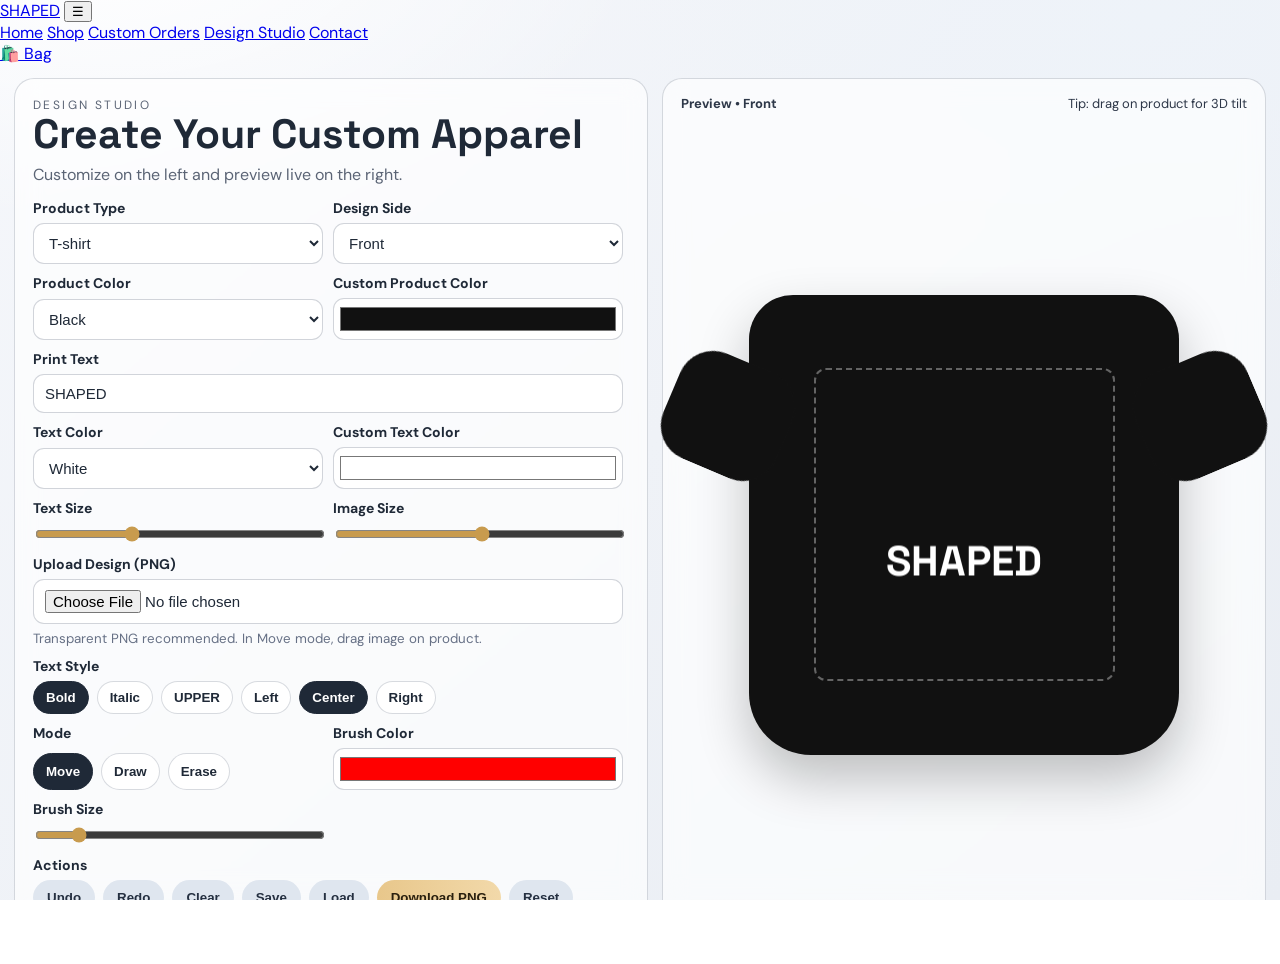
==== commit 4fb5908c: "Update designer.html with new styles and text Updated stylesheet and script version numbers, modifie" ====
--- a/designer.html
+++ b/designer.html
@@ -4,16 +4,38 @@
   <meta charset="utf-8" />
   <meta name="viewport" content="width=device-width,initial-scale=1" />
   <title>SHAPED Design Studio</title>
-  <link rel="stylesheet" href="designer.css?v=16001" />
-  <script defer src="designer.js?v=16001"></script>
+  <link rel="stylesheet" href="designer.css?v=17001" />
+  <script defer src="designer.js?v=17001"></script>
 </head>
 <body class="designer-page">
+
+  <!-- TOP NAV -->
+  <header class="site-header">
+    <div class="container nav-wrap">
+      <a class="brand" href="index.html">SHAPED</a>
+
+      <button class="menu-toggle" type="button" aria-label="Toggle menu" aria-expanded="false">☰</button>
+
+      <nav class="nav" aria-label="Primary navigation">
+        <a href="index.html#home">Home</a>
+        <a href="index.html#shop">Shop</a>
+        <a href="index.html#quote-form">Custom Orders</a>
+        <a href="designer.html" class="active">Design Studio</a>
+        <a href="index.html#contact">Contact</a>
+      </nav>
+
+      <div class="header-actions">
+        <a class="cart-button" href="index.html#shop">🛍️ <span>Bag</span></a>
+      </div>
+    </div>
+  </header>
+
   <main class="designer-shell">
     <section class="controls-panel">
       <div class="panel-head">
         <p class="eyebrow">DESIGN STUDIO</p>
         <h1>Create Your Custom Apparel</h1>
-        <p>Customize on the left, preview live on the right.</p>
+        <p>Customize on the left and preview live on the right.</p>
       </div>
 
       <form id="designer-form" class="controls-grid">
@@ -103,7 +125,7 @@
         <div class="field span-2">
           <label for="design-upload">Upload Design (PNG)</label>
           <input id="design-upload" type="file" accept=".png,image/png" />
-          <small>Tip: use transparent PNG. In Move mode, drag the image on product.</small>
+          <small>Transparent PNG recommended. In Move mode, drag image on product.</small>
         </div>
 
         <div class="field span-2">
@@ -159,7 +181,7 @@
     <section class="preview-panel">
       <div class="preview-top">
         <strong id="preview-label">Preview • Front</strong>
-        <span>Drag on preview for 3D tilt</span>
+        <span>Tip: drag on product for 3D tilt</span>
       </div>
 
       <div class="preview-stage">
--- a/designer.css
+++ b/designer.css
@@ -1,110 +1,197 @@
 @import url('https://fonts.googleapis.com/css2?family=DM+Sans:wght@400;500;700&family=Space+Grotesk:wght@500;700&display=swap');
 
 :root{
-  --bg1:#f5f7fb; --bg2:#e9edf3; --glass:rgba(255,255,255,.62);
+  --bg1:#f5f7fb; --bg2:#e9edf3; --glass:rgba(255,255,255,.65);
   --line:rgba(90,102,122,.24); --text:#1f2937; --muted:#5b6475; --gold:#c89b4e;
 }
 *{box-sizing:border-box}
-html,body{margin:0;width:100%;overflow-x:hidden}
+html,body{margin:0;width:100%;height:100%;overflow:hidden}
 body{
   font-family:'DM Sans',system-ui,sans-serif;color:var(--text);
   background:
     radial-gradient(1000px 540px at 8% -8%, #fff 0%, transparent 55%),
     radial-gradient(900px 520px at 90% 2%, #eef3f9 0%, transparent 58%),
     linear-gradient(140deg,var(--bg1),var(--bg2));
-  min-height:100vh;
 }
-.designer-wrap{width:min(1500px,100%);margin:0 auto;padding:24px;display:grid;grid-template-columns:1.08fr 1fr;gap:20px}
-.designer-panel,.preview-panel{background:var(--glass);border:1px solid var(--line);border-radius:22px;backdrop-filter:blur(12px);padding:24px}
-.eyebrow{margin:0 0 10px;font-size:12px;letter-spacing:.2em;color:var(--gold)}
-h1{margin:0 0 10px;font-family:'Space Grotesk',sans-serif;font-size:clamp(34px,4.1vw,56px);line-height:1.05}
-.designer-panel p{margin:0 0 16px;color:var(--muted)}
-.designer-panel h3{margin:12px 0 6px;font-size:14px;letter-spacing:.08em;text-transform:uppercase;color:#2c374a}
-.designer-form{display:grid;gap:9px;max-width:680px}
-.designer-form label{font-size:14px;font-weight:700}
-.designer-form input,.designer-form select{
-  width:100%;padding:11px 12px;border-radius:12px;border:1px solid rgba(90,102,122,.28);
-  background:rgba(255,255,255,.88);color:#1f2937;font-size:15px
+
+/* horizontal desktop shell */
+.designer-shell{
+  width:100%;
+  height:100vh;
+  padding:14px;
+  display:grid;
+  grid-template-columns:1.05fr 1fr;
+  gap:14px;
 }
-.designer-form input[type="color"]{height:44px;padding:4px}
-.designer-form input[type="range"]{padding:0;accent-color:#c89b4e}
-.designer-form small{color:#5b6475;margin-top:-2px;margin-bottom:8px}
-.inline-tools,.action-row{display:flex;gap:8px;flex-wrap:wrap}
-.inline-tools{margin:4px 0 8px}
-.action-row{margin-top:8px}
-.tool-btn{
-  border:1px solid var(--line);background:#fff;color:#1f2937;border-radius:999px;padding:8px 12px;cursor:pointer;font-weight:700
+.controls-panel,.preview-panel{
+  background:var(--glass);
+  border:1px solid var(--line);
+  border-radius:20px;
+  backdrop-filter:blur(12px);
+  min-height:0;
 }
-.tool-btn.active{background:#1f2937;color:#fff;border-color:#1f2937}
+.controls-panel{
+  padding:18px;
+  display:grid;
+  grid-template-rows:auto 1fr;
+  overflow:hidden;
+}
+.panel-head h1{
+  margin:0 0 8px;
+  font-family:'Space Grotesk',sans-serif;
+  font-size:clamp(30px,3.2vw,56px);
+  line-height:1.05;
+}
+.panel-head p{margin:0;color:var(--muted)}
+.eyebrow{margin:0 0 8px;font-size:12px;letter-spacing:.2em;color:var(--gold)}
+
+.controls-grid{
+  margin-top:14px;
+  overflow:auto;
+  padding-right:6px;
+  display:grid;
+  grid-template-columns:1fr 1fr;
+  gap:10px;
+}
+.field{display:grid;gap:6px}
+.field.span-2{grid-column:span 2}
+label{font-size:14px;font-weight:700}
+input,select{
+  width:100%;
+  padding:10px 11px;
+  border-radius:11px;
+  border:1px solid rgba(90,102,122,.28);
+  background:rgba(255,255,255,.9);
+  color:#1f2937;
+  font-size:15px;
+}
+input[type="range"]{padding:0;accent-color:#c89b4e}
+input[type="color"]{height:42px;padding:4px}
+small{color:#667085}
+
+.btn-row{display:flex;flex-wrap:wrap;gap:8px}
+.chip{
+  border:1px solid var(--line);
+  background:#fff;color:#1f2937;
+  border-radius:999px;padding:8px 12px;font-weight:700;cursor:pointer;
+}
+.chip.active{background:#1f2937;color:#fff;border-color:#1f2937}
+
 .cta{
-  border:0;background:linear-gradient(90deg,#e8c78b,#f2d9aa);color:#2a200f;font-weight:700;
-  padding:13px 18px;border-radius:999px;cursor:pointer;width:max-content;min-width:150px
+  border:0;background:linear-gradient(90deg,#e8c78b,#f2d9aa);
+  color:#2a200f;font-weight:700;padding:10px 14px;border-radius:999px;cursor:pointer;
 }
-.cta.full{width:100%;min-width:unset}
-.cta-muted{background:#dfe6ef;color:#253041}
+.cta.muted{background:#dfe6ef;color:#253041}
+.cta.full{width:100%}
 
-.preview-title{display:flex;justify-content:space-between;align-items:center;gap:8px;margin-bottom:8px;color:#2f3a4b;font-size:13px}
-.shirt-preview{width:100%;min-height:620px;display:grid;place-items:center;perspective:1100px}
+.preview-panel{
+  padding:14px;
+  display:grid;
+  grid-template-rows:auto 1fr;
+}
+.preview-top{
+  display:flex;justify-content:space-between;align-items:center;
+  color:#2d3748;font-size:13px;padding:2px 4px;
+}
+.preview-stage{
+  min-height:0;
+  display:grid;
+  place-items:center;
+  perspective:1200px;
+}
 
+/* clearer silhouettes */
 .mock-shirt{
-  position:relative;display:grid;place-items:center;background:#111;transition:.18s ease;
-  transform-style:preserve-3d;overflow:hidden;user-select:none;will-change:transform;
-  box-shadow:0 20px 40px rgba(0,0,0,.2);
+  position:relative;
+  display:grid;
+  place-items:center;
+  background:#111;
+  transform-style:preserve-3d;
+  box-shadow:0 24px 52px rgba(0,0,0,.24);
+  user-select:none;
+  overflow:visible;
 }
+
 /* tshirt */
-.mock-shirt.tshirt{width:min(62vw,380px);height:min(66vw,410px);border-radius:42px 42px 58px 58px}
+.mock-shirt.tshirt{
+  width:min(56vh,430px);
+  height:min(62vh,460px);
+  border-radius:44px 44px 62px 62px;
+}
 .mock-shirt.tshirt::before,.mock-shirt.tshirt::after{
-  content:"";position:absolute;top:34px;width:92px;height:84px;border-radius:28px;background:inherit
+  content:"";
+  position:absolute;
+  top:64px;
+  width:122px;height:114px;
+  border-radius:36px;background:inherit;
 }
-.mock-shirt.tshirt::before{left:-54px;transform:rotate(26deg)}
-.mock-shirt.tshirt::after{right:-54px;transform:rotate(-26deg)}
+.mock-shirt.tshirt::before{left:-82px;transform:rotate(23deg)}
+.mock-shirt.tshirt::after{right:-82px;transform:rotate(-23deg)}
+.mock-shirt.tshirt .hoodie-pocket,.mock-shirt.tshirt .tote-handle{display:none}
+
 /* hoodie */
-.mock-shirt.hoodie{width:min(62vw,400px);height:min(66vw,430px);border-radius:28px 28px 36px 36px}
+.mock-shirt.hoodie{
+  width:min(58vh,450px);
+  height:min(64vh,490px);
+  border-radius:28px 28px 40px 40px;
+}
 .mock-shirt.hoodie::before,.mock-shirt.hoodie::after{
-  content:"";position:absolute;top:44px;width:94px;height:95px;border-radius:30px;background:inherit
+  content:"";
+  position:absolute;
+  top:84px;
+  width:118px;height:134px;
+  border-radius:38px;background:inherit;
 }
-.mock-shirt.hoodie::before{left:-56px;transform:rotate(20deg)}
-.mock-shirt.hoodie::after{right:-56px;transform:rotate(-20deg)}
-.hoodie-pocket{display:none}
+.mock-shirt.hoodie::before{left:-80px;transform:rotate(15deg)}
+.mock-shirt.hoodie::after{right:-80px;transform:rotate(-15deg)}
 .mock-shirt.hoodie .hoodie-pocket{
-  display:block;position:absolute;bottom:34px;left:50%;transform:translateX(-50%);
-  width:45%;height:16%;border:2px solid rgba(255,255,255,.34);border-radius:14px
+  display:block;position:absolute;bottom:42px;left:50%;transform:translateX(-50%);
+  width:48%;height:17%;border:2px solid rgba(255,255,255,.32);border-radius:14px;
 }
+.mock-shirt.hoodie .tote-handle{display:none}
+
 /* tote */
-.mock-shirt.tote{width:min(60vw,340px);height:min(68vw,410px);border-radius:12px}
+.mock-shirt.tote{
+  width:min(52vh,360px);
+  height:min(64vh,470px);
+  border-radius:12px;
+}
 .mock-shirt.tote::before,.mock-shirt.tote::after{display:none}
+.mock-shirt.tote .hoodie-pocket{display:none}
 .tote-handle{display:none}
 .mock-shirt.tote .tote-handle{
-  display:block;position:absolute;top:-28px;width:56px;height:56px;border:8px solid rgba(17,17,17,.32);
-  border-bottom:0;border-radius:34px 34px 0 0
+  display:block;position:absolute;top:-38px;
+  width:70px;height:70px;border:9px solid rgba(15,15,15,.34);
+  border-bottom:0;border-radius:44px 44px 0 0;
 }
 .mock-shirt.tote .tote-handle.left{left:74px}
 .mock-shirt.tote .tote-handle.right{right:74px}
 
-/* safe area */
+/* layers */
 .safe-area{
   position:absolute;left:15%;top:16%;width:70%;height:68%;
   border:2px dashed rgba(255,255,255,.35);border-radius:12px;z-index:1;pointer-events:none
 }
-.mock-shirt.tote .safe-area{top:18%;height:66%}
-.mock-shirt.hoodie .safe-area{top:18%;height:64%}
-
 #draw-canvas{position:absolute;inset:0;width:100%;height:100%;z-index:2}
 #shirt-design-image{
   position:absolute;left:50%;top:40%;transform:translate(-50%,-50%);
-  max-width:48%;max-height:48%;object-fit:contain;display:none;z-index:3;cursor:move;user-select:none;-webkit-user-drag:none
+  max-width:48%;max-height:48%;object-fit:contain;display:none;z-index:3;cursor:move;
 }
 #shirt-text{
   position:absolute;left:50%;top:58%;transform:translate(-50%,-50%);
-  font-family:'Space Grotesk',sans-serif;font-size:42px;font-weight:700;color:#fff;text-align:center;width:80%;
-  z-index:4;pointer-events:none;word-break:break-word
+  width:80%;text-align:center;font-family:'Space Grotesk',sans-serif;font-size:42px;font-weight:700;color:#fff;
+  z-index:4;pointer-events:none;word-break:break-word;
 }
-@media (max-width:1050px){
-  .designer-wrap{grid-template-columns:1fr;padding:16px}
-  .shirt-preview{min-height:440px}
+
+/* mobile fallback (vertical) */
+@media (max-width:1100px){
+  html,body{overflow:auto;height:auto}
+  .designer-shell{height:auto;grid-template-columns:1fr}
+  .controls-panel{overflow:visible}
+  .controls-grid{overflow:visible}
+  .preview-stage{padding:12px 0 18px}
 }
-@media (max-width:620px){
-  .designer-panel,.preview-panel{padding:16px}
-  .cta{min-width:100%}
-  .preview-title{flex-direction:column;align-items:flex-start}
+@media (max-width:700px){
+  .field.span-2{grid-column:span 1}
+  .controls-grid{grid-template-columns:1fr}
 }
